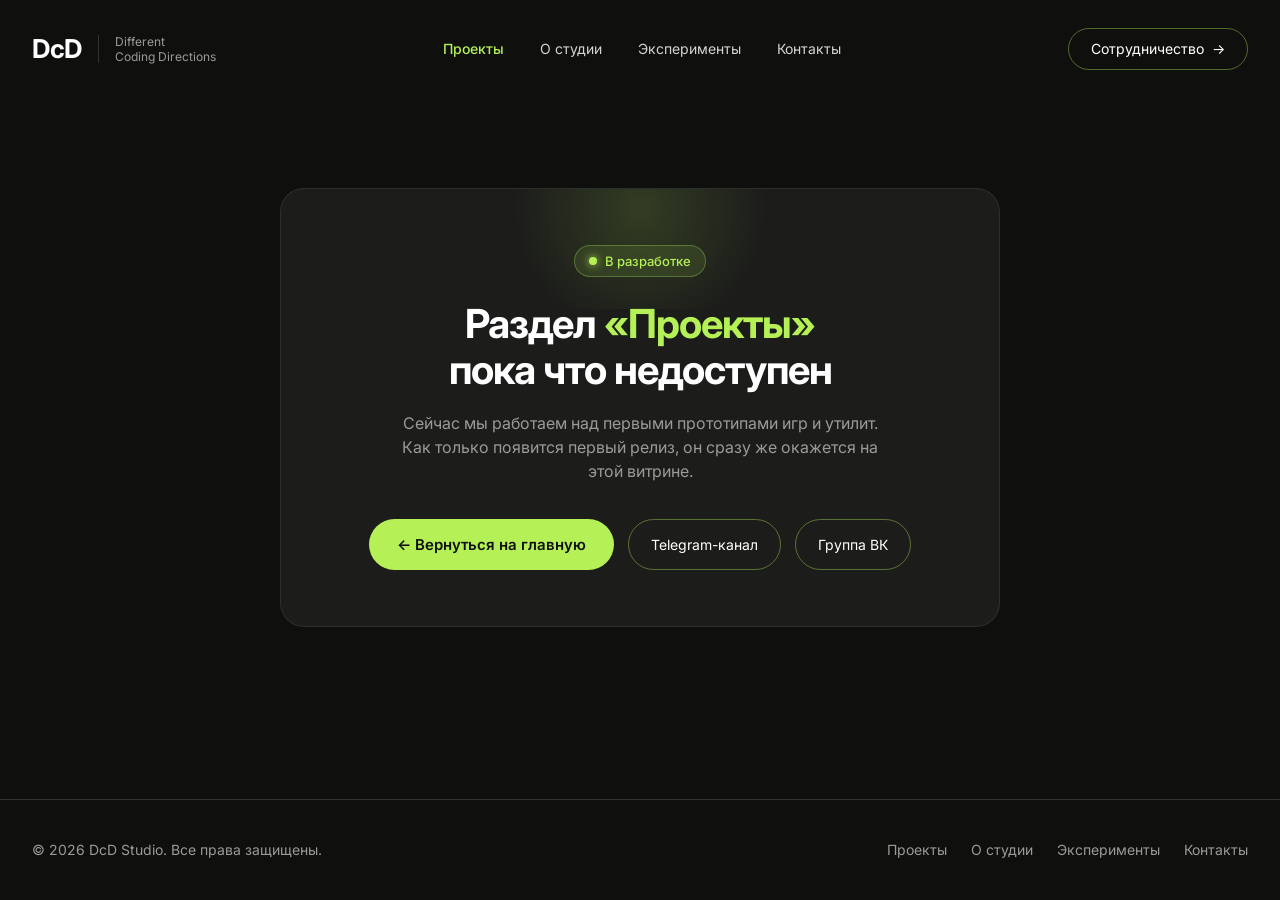
==== pages/about.html @ a6811c2c "Add files via upload" ====
<!DOCTYPE html>
<html lang="ru">
<head>
  <meta charset="UTF-8">
  <meta name="viewport" content="width=device-width, initial-scale=1.0">
  <title>Проекты — DcD Studio</title>
  <link rel="preconnect" href="https://fonts.googleapis.com">
  <link rel="preconnect" href="https://fonts.gstatic.com" crossorigin>
  <link href="https://fonts.googleapis.com/css2?family=Inter:wght@400;500;600;700&display=swap" rel="stylesheet">
  <link rel="stylesheet" href="../css/style.css">
</head>
<body>

  <div class="content-wrapper">
    <div class="container">
      <!-- ШАПКА -->
      <header class="header">
        <a href="../index.html" class="logo">
          <span class="logo-main">DcD</span>
          <span class="logo-divider"></span>
          <span class="logo-sub">Different<br>Coding Directions</span>
        </a>

        <nav class="nav">
          <a href="projects.html" class="nav-link active">Проекты</a>
          <a href="about.html" class="nav-link">О студии</a>
          <a href="experiments.html" class="nav-link">Эксперименты</a>
          <a href="contacts.html" class="nav-link">Контакты</a>
        </nav>

        <div class="header-actions">
          <a href="contacts.html" class="btn-outline desktop-only">
            Сотрудничество <span>→</span>
          </a>

          <button class="burger-btn" id="burgerBtn" aria-label="Открыть меню">
            <span></span>
            <span></span>
            <span></span>
          </button>
        </div>
      </header>

      <!-- МОБИЛЬНОЕ МЕНЮ -->
      <div class="mobile-menu" id="mobileMenu">
        <nav class="mobile-nav">
          <a href="projects.html" class="mobile-link">Проекты</a>
          <a href="about.html" class="mobile-link">О студии</a>
          <a href="experiments.html" class="mobile-link">Эксперименты</a>
          <a href="contacts.html" class="mobile-link">Контакты</a>
          <a href="../index.html" class="btn-lime mobile-cta">
            На главную <span>→</span>
          </a>
        </nav>
      </div>

      <!-- ОСНОВНОЙ КОНТЕНТ (ЗАГЛУШКА) -->
      <main class="stub-section">
        <div class="stub-card">
          <div class="stub-badge">
            <span class="pulse-dot"></span>
            В разработке
          </div>

          <h1 class="stub-title">
            Раздел <span class="text-lime">«Проекты»</span><br>
            пока что недоступен
          </h1>

          <p class="stub-desc">
            Сейчас мы работаем над первыми прототипами игр и утилит. 
            Как только появится первый релиз, он сразу же окажется на этой витрине.
          </p>

          <div class="stub-actions">
            <a href="../index.html" class="btn-lime">
              ← Вернуться на главную
            </a>
            <a href="#" class="btn-outline" target="_blank">
              Telegram-канал
            </a>
            <a href="#" class="btn-outline" target="_blank">
              Группа ВК
            </a>
          </div>
        </div>
      </main>
    </div>
  </div>

  <!-- ФУТЕР -->
  <footer class="footer">
    <div class="container footer-content">
      <p class="footer-copy">© 2026 DcD Studio. Все права защищены.</p>
      <div class="footer-links">
        <a href="projects.html" class="footer-link">Проекты</a>
        <a href="about.html" class="footer-link">О студии</a>
        <a href="experiments.html" class="footer-link">Эксперименты</a>
        <a href="contacts.html" class="footer-link">Контакты</a>
      </div>
    </div>
  </footer>

  <script src="../js/main.js"></script>
</body>
</html>
---- css/style.css ----
/* Базовые настройки и палитра */
:root {
  --bg-dark: #0f100e;
  --card-bg: #1c1d1a;
  --text-main: #ffffff;
  --text-muted: #9a9b98;
  --accent-lime: #b4f056;
  --accent-lime-hover: #c5f874;
  --border-color: rgba(255, 255, 255, 0.15);
}

* {
  margin: 0;
  padding: 0;
  box-sizing: border-box;
}

html {
  scroll-behavior: smooth;
}

body {
  background-color: var(--bg-dark);
  color: var(--text-main);
  font-family: 'Inter', sans-serif;
  line-height: 1.4;
  overflow-x: hidden;
  display: flex;
  flex-direction: column;
  min-height: 100vh;
}

a {
  text-decoration: none;
  color: inherit;
}

.container {
  max-width: 1280px;
  margin: 0 auto;
  padding: 0 32px;
  width: 100%;
}

/* Растягиваем контент, чтобы футер прижимался к низу страницы */
.content-wrapper {
  flex: 1;
}

/* --- ШАПКА --- */
.header {
  display: flex;
  align-items: center;
  justify-content: space-between;
  padding: 28px 0;
}

.logo {
  display: flex;
  align-items: center;
  gap: 16px;
}

.logo-main {
  font-size: 26px;
  font-weight: 700;
  letter-spacing: -0.5px;
}

.logo-divider {
  width: 1px;
  height: 28px;
  background-color: var(--border-color);
}

.logo-sub {
  font-size: 12px;
  color: var(--text-muted);
  line-height: 1.25;
}

.nav {
  display: flex;
  gap: 36px;
}

.nav-link {
  font-size: 14px;
  color: #d4d5d2;
  transition: color 0.2s;
}

.nav-link:hover,
.nav-link.active {
  color: var(--accent-lime);
}

.nav-link.active {
  font-weight: 500;
}

.header-actions {
  display: flex;
  align-items: center;
  gap: 16px;
}

.btn-outline {
  display: inline-flex;
  align-items: center;
  gap: 8px;
  padding: 10px 22px;
  border: 1px solid rgba(180, 240, 86, 0.4);
  border-radius: 999px;
  font-size: 14px;
  transition: all 0.25s;
}

.btn-outline:hover {
  border-color: var(--accent-lime);
  background-color: rgba(180, 240, 86, 0.08);
}

/* --- ЭЛЕМЕНТЫ МОБИЛЬНОГО МЕНЮ (скрыты на ПК) --- */
.burger-btn {
  display: none;
  flex-direction: column;
  justify-content: center;
  gap: 5px;
  width: 40px;
  height: 40px;
  background: transparent;
  border: 1px solid var(--border-color);
  border-radius: 10px;
  cursor: pointer;
  padding: 0 9px;
  z-index: 1001;
}

.burger-btn span {
  display: block;
  width: 100%;
  height: 2px;
  background-color: var(--text-main);
  transition: transform 0.3s, opacity 0.3s;
}

.burger-btn.active span:nth-child(1) {
  transform: translateY(7px) rotate(45deg);
}
.burger-btn.active span:nth-child(2) {
  opacity: 0;
}
.burger-btn.active span:nth-child(3) {
  transform: translateY(-7px) rotate(-45deg);
}

.mobile-menu {
  position: fixed;
  inset: 0;
  background-color: rgba(15, 16, 14, 0.97);
  backdrop-filter: blur(12px);
  z-index: 1000;
  display: flex;
  align-items: center;
  justify-content: center;
  opacity: 0;
  pointer-events: none;
  transition: opacity 0.3s ease;
}

.mobile-menu.open {
  opacity: 1;
  pointer-events: auto;
}

.mobile-nav {
  display: flex;
  flex-direction: column;
  align-items: center;
  gap: 28px;
  text-align: center;
}

.mobile-link {
  font-size: 26px;
  font-weight: 600;
  color: var(--text-main);
  transition: color 0.2s;
}

.mobile-link:hover {
  color: var(--accent-lime);
}

.mobile-cta {
  margin-top: 12px;
}

/* --- ПЕРВЫЙ ЭКРАН (HERO) --- */
.hero {
  display: grid;
  grid-template-columns: 1.1fr 0.9fr;
  align-items: center;
  gap: 40px;
  padding: 50px 0 70px;
}

.accent-line {
  width: 28px;
  height: 2px;
  background-color: var(--accent-lime);
  margin-bottom: 18px;
}

.hero-title {
  font-size: 64px;
  font-weight: 700;
  line-height: 1.05;
  letter-spacing: -1.5px;
  margin-bottom: 24px;
}

.text-lime {
  color: var(--accent-lime);
}

.hero-desc {
  font-size: 18px;
  color: var(--text-muted);
  max-width: 440px;
  margin-bottom: 36px;
}

.btn-lime {
  display: inline-flex;
  align-items: center;
  gap: 10px;
  background-color: var(--accent-lime);
  color: #0f100e;
  font-weight: 600;
  font-size: 15px;
  padding: 15px 28px;
  border-radius: 999px;
  transition: transform 0.2s, background-color 0.2s;
}

.btn-lime:hover {
  background-color: var(--accent-lime-hover);
  transform: translateY(-2px);
}

.hero-visual {
  display: flex;
  justify-content: center;
  align-items: center;
  position: relative;
}

.hero-visual::before {
  content: '';
  position: absolute;
  width: 340px;
  height: 340px;
  background: radial-gradient(circle, rgba(180, 240, 86, 0.22) 0%, rgba(15, 16, 14, 0) 70%);
  z-index: 0;
  pointer-events: none;
}

.hero-img {
  max-width: 100%;
  height: auto;
  max-height: 440px;
  position: relative;
  z-index: 1;
  object-fit: contain;
}

/* --- НАПРАВЛЕНИЯ --- */
.directions {
  padding-bottom: 80px;
}

.directions-header {
  display: flex;
  justify-content: space-between;
  align-items: flex-end;
  margin-bottom: 28px;
}

.section-title {
  font-size: 24px;
  font-weight: 600;
  line-height: 1.2;
}

.slider-controls {
  display: flex;
  align-items: center;
  gap: 20px;
}

.slider-counter {
  font-size: 13px;
  color: var(--text-muted);
  letter-spacing: 1px;
}

.slider-arrows {
  display: flex;
  gap: 10px;
}

.arrow-btn {
  width: 38px;
  height: 38px;
  border-radius: 50%;
  border: 1px solid var(--border-color);
  background: transparent;
  color: var(--text-main);
  cursor: pointer;
  display: flex;
  align-items: center;
  justify-content: center;
  transition: all 0.2s;
}

.arrow-btn:hover {
  border-color: var(--accent-lime);
  color: var(--accent-lime);
}

/* Сетка карточек */
.cards-grid {
  display: grid;
  grid-template-columns: repeat(4, 1fr);
  gap: 20px;
}

.card {
  position: relative;
  height: 220px;
  border-radius: 16px;
  overflow: hidden;
  background-color: var(--card-bg);
  border: 1px solid rgba(255, 255, 255, 0.06);
  display: flex;
  flex-direction: column;
  justify-content: flex-end;
  padding: 24px;
  transition: transform 0.3s, border-color 0.3s;
}

.card:hover {
  transform: translateY(-4px);
  border-color: rgba(180, 240, 86, 0.4);
}

.card-bg {
  position: absolute;
  inset: 0;
  width: 100%;
  height: 100%;
  object-fit: cover;
  opacity: 0.45;
  transition: transform 0.4s, opacity 0.4s;
}

.card:hover .card-bg {
  transform: scale(1.05);
  opacity: 0.6;
}

.card-overlay {
  position: absolute;
  inset: 0;
  background: linear-gradient(180deg, rgba(15, 16, 14, 0.2) 0%, rgba(15, 16, 14, 0.92) 100%);
}

.card-content {
  position: relative;
  z-index: 2;
}

.card-icon {
  color: #ffffff;
  margin-bottom: 14px;
}

.card-title {
  font-size: 17px;
  font-weight: 600;
  margin-bottom: 6px;
}

.card-text {
  font-size: 13px;
  color: var(--text-muted);
  line-height: 1.35;
}

/* --- СТИЛИ ДЛЯ СТРАНИЦ-ЗАГЛУШЕК --- */
.stub-section {
  min-height: calc(100vh - 280px);
  display: flex;
  align-items: center;
  justify-content: center;
  padding: 40px 0;
}

.stub-card {
  width: 100%;
  max-width: 720px;
  background-color: var(--card-bg);
  border: 1px solid rgba(255, 255, 255, 0.08);
  border-radius: 24px;
  padding: 56px 48px;
  text-align: center;
  position: relative;
  overflow: hidden;
}

.stub-card::before {
  content: '';
  position: absolute;
  top: -80px;
  left: 50%;
  transform: translateX(-50%);
  width: 300px;
  height: 200px;
  background: radial-gradient(circle, rgba(180, 240, 86, 0.15) 0%, rgba(28, 29, 26, 0) 70%);
  pointer-events: none;
}

.stub-badge {
  display: inline-flex;
  align-items: center;
  gap: 8px;
  padding: 6px 14px;
  background-color: rgba(180, 240, 86, 0.1);
  border: 1px solid rgba(180, 240, 86, 0.3);
  border-radius: 999px;
  color: var(--accent-lime);
  font-size: 13px;
  font-weight: 500;
  margin-bottom: 24px;
}

.pulse-dot {
  width: 8px;
  height: 8px;
  border-radius: 50%;
  background-color: var(--accent-lime);
  box-shadow: 0 0 8px var(--accent-lime);
}

.stub-title {
  font-size: 40px;
  font-weight: 700;
  line-height: 1.15;
  letter-spacing: -1px;
  margin-bottom: 18px;
}

.stub-desc {
  font-size: 16px;
  color: var(--text-muted);
  max-width: 500px;
  margin: 0 auto 36px;
  line-height: 1.5;
}

.stub-actions {
  display: flex;
  flex-wrap: wrap;
  justify-content: center;
  gap: 14px;
}

/* --- ФУТЕР --- */
.footer {
  border-top: 1px solid var(--border-color);
  padding: 40px 0;
  margin-top: 60px;
}

.footer-content {
  display: flex;
  justify-content: space-between;
  align-items: center;
  flex-wrap: wrap;
  gap: 20px;
}

.footer-copy {
  font-size: 14px;
  color: var(--text-muted);
}

.footer-links {
  display: flex;
  gap: 24px;
}

.footer-link {
  font-size: 14px;
  color: var(--text-muted);
  transition: color 0.2s;
}

.footer-link:hover {
  color: var(--accent-lime);
}

/* --- АДАПТИВ ПОД ПЛАНШЕТЫ (до 1024px) --- */
@media (max-width: 1024px) {
  .hero {
    grid-template-columns: 1fr;
    text-align: left;
  }
  .hero-title {
    font-size: 48px;
  }
  .cards-grid {
    grid-template-columns: repeat(2, 1fr);
  }
}

/* --- АДАПТИВ ПОД ТЕЛЕФОНЫ (до 768px) --- */
@media (max-width: 768px) {
  .container {
    padding: 0 20px;
  }

  .header {
    padding: 20px 0;
  }

  .nav,
  .desktop-only,
  .logo-divider,
  .logo-sub {
    display: none;
  }

  .burger-btn {
    display: flex;
  }

  .hero {
    padding: 24px 0 48px;
    gap: 28px;
  }

  .hero-title {
    font-size: 36px;
    letter-spacing: -1px;
    margin-bottom: 16px;
  }

  .hero-desc {
    font-size: 15px;
    margin-bottom: 24px;
  }

  .btn-lime {
    width: 100%;
    justify-content: center;
  }

  .hero-visual {
    order: -1;
  }

  .hero-img {
    max-height: 240px;
  }

  .hero-visual::before {
    width: 200px;
    height: 200px;
  }

  .directions {
    padding-bottom: 48px;
  }

  .slider-controls {
    display: none;
  }

  .cards-grid {
    grid-template-columns: 1fr;
    gap: 14px;
  }

  .card {
    height: 170px;
    padding: 20px;
  }

  /* Заглушка на телефонах */
  .stub-card {
    padding: 36px 24px;
  }

  .stub-title {
    font-size: 28px;
  }

  .stub-actions {
    flex-direction: column;
  }

  .stub-actions .btn-lime,
  .stub-actions .btn-outline {
    width: 100%;
    justify-content: center;
  }

  /* Футер на телефонах */
  .footer {
    padding: 30px 0;
    margin-top: 40px;
  }
  
  .footer-content {
    flex-direction: column;
    text-align: center;
    gap: 16px;
  }

  .footer-links {
    flex-direction: column;
    align-items: center;
    gap: 12px;
  }

  .footer-link {
    font-size: 15px;
  }
}
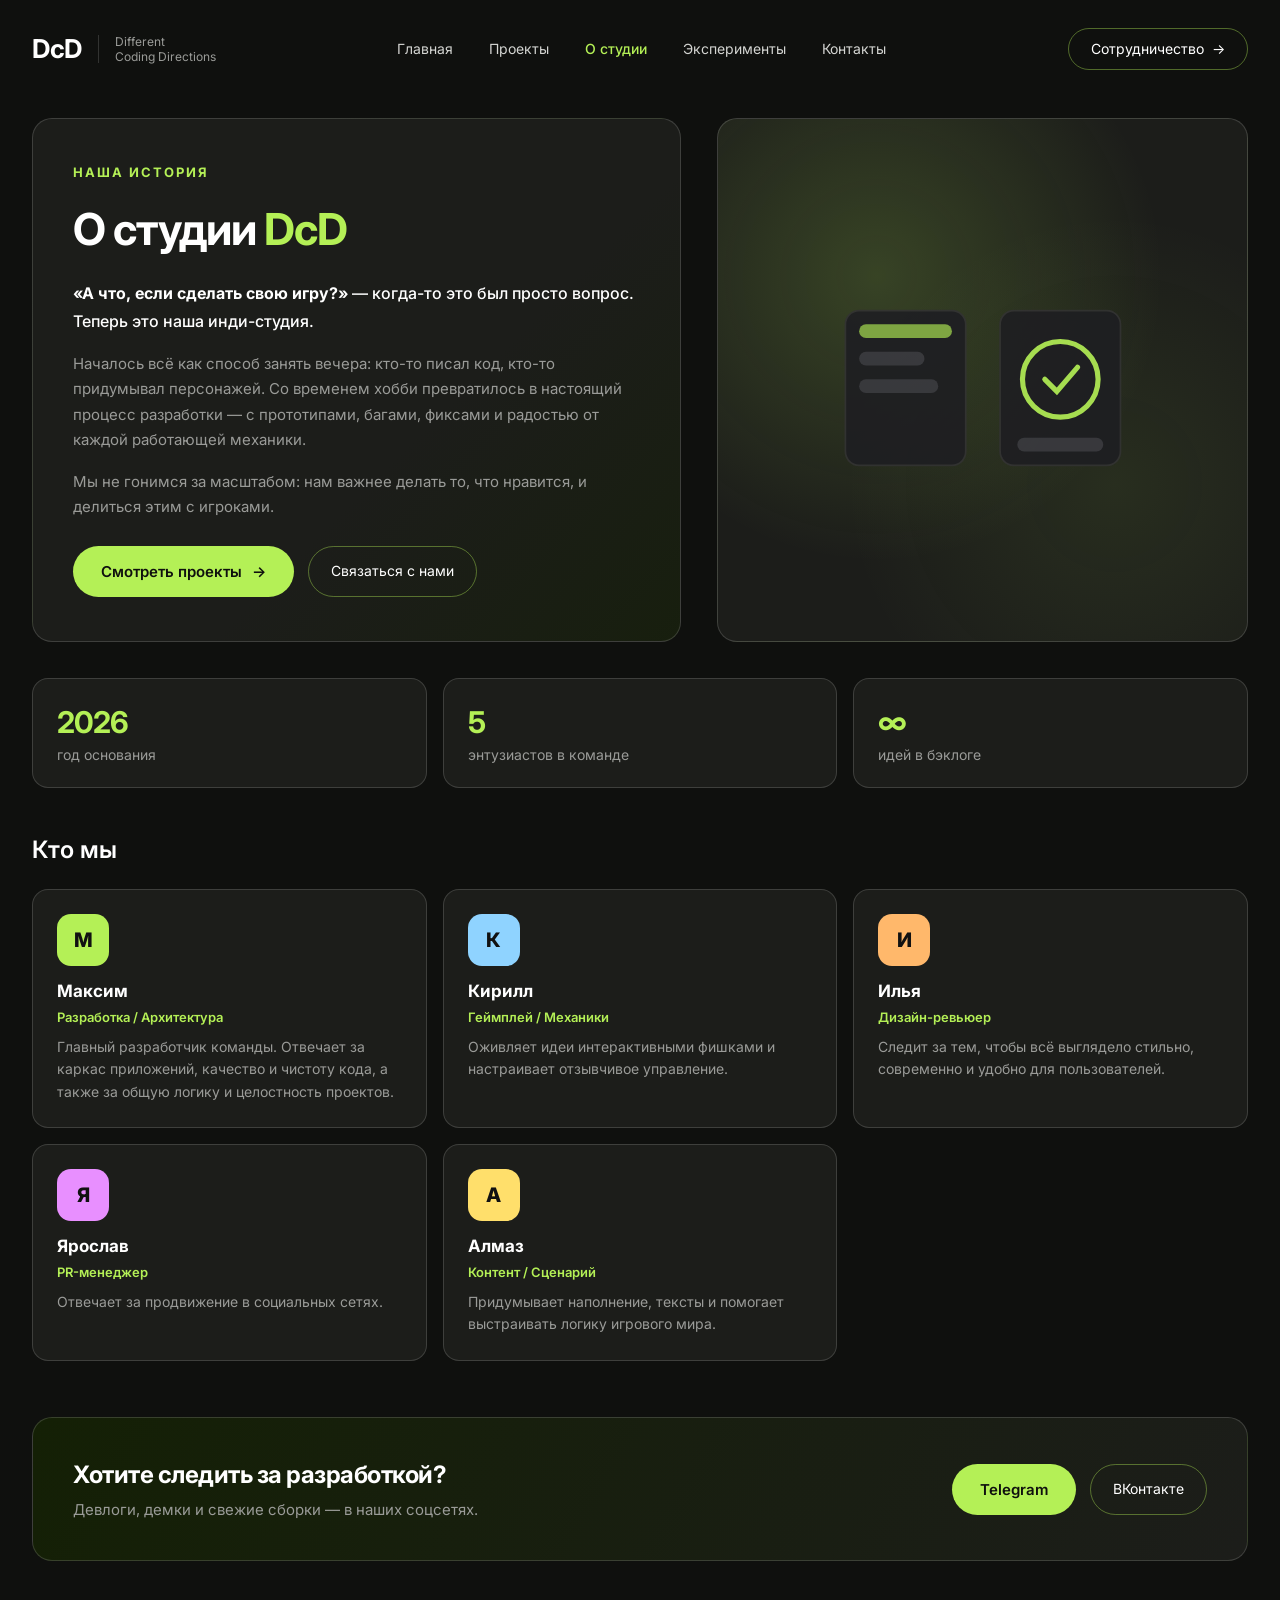
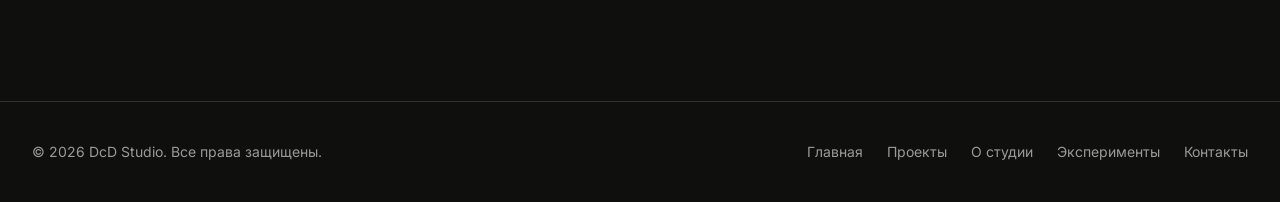
==== commit 63f5a3ea: "Add files via upload" ====
--- a/pages/about.html
+++ b/pages/about.html
@@ -3,7 +3,7 @@
 <head>
   <meta charset="UTF-8">
   <meta name="viewport" content="width=device-width, initial-scale=1.0">
-  <title>Проекты — DcD Studio</title>
+  <title>О студии — DcD Studio</title>
   <link rel="preconnect" href="https://fonts.googleapis.com">
   <link rel="preconnect" href="https://fonts.gstatic.com" crossorigin>
   <link href="https://fonts.googleapis.com/css2?family=Inter:wght@400;500;600;700&display=swap" rel="stylesheet">
@@ -22,8 +22,9 @@
         </a>
 
         <nav class="nav">
-          <a href="projects.html" class="nav-link active">Проекты</a>
-          <a href="about.html" class="nav-link">О студии</a>
+          <a href="../index.html" class="nav-link">Главная</a>
+          <a href="projects.html" class="nav-link">Проекты</a>
+          <a href="about.html" class="nav-link active">О студии</a>
           <a href="experiments.html" class="nav-link">Эксперименты</a>
           <a href="contacts.html" class="nav-link">Контакты</a>
         </nav>
@@ -32,7 +33,6 @@
           <a href="contacts.html" class="btn-outline desktop-only">
             Сотрудничество <span>→</span>
           </a>
-
           <button class="burger-btn" id="burgerBtn" aria-label="Открыть меню">
             <span></span>
             <span></span>
@@ -44,46 +44,114 @@
       <!-- МОБИЛЬНОЕ МЕНЮ -->
       <div class="mobile-menu" id="mobileMenu">
         <nav class="mobile-nav">
+          <a href="../index.html" class="mobile-link">Главная</a>
           <a href="projects.html" class="mobile-link">Проекты</a>
           <a href="about.html" class="mobile-link">О студии</a>
           <a href="experiments.html" class="mobile-link">Эксперименты</a>
           <a href="contacts.html" class="mobile-link">Контакты</a>
-          <a href="../index.html" class="btn-lime mobile-cta">
-            На главную <span>→</span>
+          <a href="contacts.html" class="btn-lime mobile-cta">
+            Сотрудничество <span>→</span>
           </a>
         </nav>
       </div>
 
-      <!-- ОСНОВНОЙ КОНТЕНТ (ЗАГЛУШКА) -->
-      <main class="stub-section">
-        <div class="stub-card">
-          <div class="stub-badge">
-            <span class="pulse-dot"></span>
-            В разработке
+      <!-- ОСНОВНОЙ КОНТЕНТ СТРАНИЦЫ «О СТУДИИ» -->
+      <main class="about-page-content">
+        
+        <!-- Герой-секция -->
+        <section class="about-hero">
+          <div class="about-hero-card">
+            <div class="about-kicker">Наша история</div>
+            <h1 class="about-main-title">О студии <span class="text-lime">DcD</span></h1>
+            <p class="about-lead"><b>«А что, если сделать свою игру?»</b> — когда-то это был просто вопрос. Теперь это наша инди-студия.</p>
+            <p class="about-p">Началось всё как способ занять вечера: кто-то писал код, кто-то придумывал персонажей. Со временем хобби превратилось в настоящий процесс разработки — с прототипами, багами, фиксами и радостью от каждой работающей механики.</p>
+            <p class="about-p">Мы не гонимся за масштабом: нам важнее делать то, что нравится, и делиться этим с игроками.</p>
+            
+            <div class="about-hero-cta">
+              <a href="projects.html" class="btn-lime">Смотреть проекты <span>→</span></a>
+              <a href="contacts.html" class="btn-outline">Связаться с нами</a>
+            </div>
           </div>
 
-          <h1 class="stub-title">
-            Раздел <span class="text-lime">«Проекты»</span><br>
-            пока что недоступен
-          </h1>
+          <div class="about-hero-art">
+            <svg viewBox="0 0 200 140" fill="none" xmlns="http://www.w3.org/2000/svg" opacity="0.9">
+              <rect x="20" y="30" width="70" height="90" rx="8" fill="#1e1e22" stroke="#333"/>
+              <rect x="110" y="30" width="70" height="90" rx="8" fill="#1e1e22" stroke="#333"/>
+              <rect x="28" y="38" width="54" height="8" rx="4" fill="#b4f056" opacity=".7"/>
+              <rect x="28" y="54" width="38" height="8" rx="4" fill="#3a3a40"/>
+              <rect x="28" y="70" width="46" height="8" rx="4" fill="#3a3a40"/>
+              <circle cx="145" cy="70" r="22" stroke="#b4f056" stroke-width="3"/>
+              <path d="M136 70l7 7 12-14" stroke="#b4f056" stroke-width="3" fill="none" stroke-linecap="round"/>
+              <rect x="120" y="104" width="50" height="8" rx="4" fill="#3a3a40"/>
+            </svg>
+          </div>
+        </section>
 
-          <p class="stub-desc">
-            Сейчас мы работаем над первыми прототипами игр и утилит. 
-            Как только появится первый релиз, он сразу же окажется на этой витрине.
-          </p>
+        <!-- Факты (3 блока) -->
+        <section class="about-facts-grid">
+          <div class="about-fact-card">
+            <b>2026</b>
+            <span>год основания</span>
+          </div>
+          <div class="about-fact-card">
+            <b>5</b>
+            <span>энтузиастов в команде</span>
+          </div>
+          <div class="about-fact-card">
+            <b>∞</b>
+            <span>идей в бэклоге</span>
+          </div>
+        </section>
 
-          <div class="stub-actions">
-            <a href="../index.html" class="btn-lime">
-              ← Вернуться на главную
-            </a>
-            <a href="#" class="btn-outline" target="_blank">
-              Telegram-канал
-            </a>
-            <a href="#" class="btn-outline" target="_blank">
-              Группа ВК
-            </a>
+        <!-- Команда (5 участников) -->
+        <section class="team-section">
+          <h2 class="section-title team-section-title">Кто мы</h2>
+          <div class="team-grid-5">
+            <div class="team-member-card">
+              <div class="member-avatar">М</div>
+              <b>Максим</b>
+              <div class="member-role">Разработка / Архитектура</div>
+              <p>Главный разработчик команды. Отвечает за каркас приложений, качество и чистоту кода, а также за общую логику и целостность проектов.</p>
+            </div>
+            <div class="team-member-card">
+              <div class="member-avatar">К</div>
+              <b>Кирилл</b>
+              <div class="member-role">Геймплей / Механики</div>
+              <p>Оживляет идеи интерактивными фишками и настраивает отзывчивое управление.</p>
+            </div>
+            <div class="team-member-card">
+              <div class="member-avatar">И</div>
+              <b>Илья</b>
+              <div class="member-role">Дизайн-ревьюер</div>
+              <p>Следит за тем, чтобы всё выглядело стильно, современно и удобно для пользователей.</p>
+            </div>
+            <div class="team-member-card">
+              <div class="member-avatar">Я</div>
+              <b>Ярослав</b>
+              <div class="member-role">PR-менеджер</div>
+              <p>Отвечает за продвижение в социальных сетях.</p>
+            </div>
+            <div class="team-member-card">
+              <div class="member-avatar">А</div>
+              <b>Алмаз</b>
+              <div class="member-role">Контент / Сценарий</div>
+              <p>Придумывает наполнение, тексты и помогает выстраивать логику игрового мира.</p>
+            </div>
           </div>
-        </div>
+        </section>
+
+        <!-- Блок призыва в соцсети -->
+        <section class="about-join-banner">
+          <div class="about-join-text">
+            <h2>Хотите следить за разработкой?</h2>
+            <p>Девлоги, демки и свежие сборки — в наших соцсетях.</p>
+          </div>
+          <div class="about-join-actions">
+            <a href="#" class="btn-lime" target="_blank">Telegram</a>
+            <a href="#" class="btn-outline" target="_blank">ВКонтакте</a>
+          </div>
+        </section>
+
       </main>
     </div>
   </div>
@@ -93,6 +161,7 @@
     <div class="container footer-content">
       <p class="footer-copy">© 2026 DcD Studio. Все права защищены.</p>
       <div class="footer-links">
+        <a href="../index.html" class="footer-link">Главная</a>
         <a href="projects.html" class="footer-link">Проекты</a>
         <a href="about.html" class="footer-link">О студии</a>
         <a href="experiments.html" class="footer-link">Эксперименты</a>
--- a/css/style.css
+++ b/css/style.css
@@ -267,6 +267,7 @@
   pointer-events: none;
 }
 
+/* Анимированный куб: парение + неоновое свечение при наведении */
 .hero-img {
   max-width: 100%;
   height: auto;
@@ -274,6 +275,23 @@
   position: relative;
   z-index: 1;
   object-fit: contain;
+  cursor: pointer;
+  animation: floatCube 5s ease-in-out infinite;
+  filter: drop-shadow(0 0 12px rgba(180, 240, 86, 0.15));
+  transition: filter 0.4s ease, transform 0.4s ease;
+}
+
+.hero-img:hover {
+  filter: drop-shadow(0 0 28px rgba(180, 240, 86, 0.65)) brightness(1.1);
+}
+
+@keyframes floatCube {
+  0%, 100% {
+    transform: translateY(0px);
+  }
+  50% {
+    transform: translateY(-16px);
+  }
 }
 
 /* --- НАПРАВЛЕНИЯ --- */
@@ -330,7 +348,6 @@
   color: var(--accent-lime);
 }
 
-/* Сетка карточек */
 .cards-grid {
   display: grid;
   grid-template-columns: repeat(4, 1fr);
@@ -397,6 +414,354 @@
   font-size: 13px;
   color: var(--text-muted);
   line-height: 1.35;
+}
+
+/* --- СТИЛИ СТРАНИЦЫ ПРОЕКТОВ И КАРТОЧЕК --- */
+.projects-section {
+  padding: 40px 0 80px;
+}
+
+.projects-header {
+  display: flex;
+  justify-content: space-between;
+  align-items: flex-end;
+  margin-bottom: 40px;
+  gap: 20px;
+  flex-wrap: wrap;
+}
+
+.projects-subtitle {
+  color: var(--text-muted);
+  max-width: 400px;
+  font-size: 15px;
+}
+
+.projects-grid {
+  display: grid;
+  grid-template-columns: repeat(2, 1fr);
+  gap: 30px;
+}
+
+.project-card {
+  background-color: var(--card-bg);
+  border: 1px solid rgba(255, 255, 255, 0.08);
+  border-radius: 20px;
+  overflow: hidden;
+  cursor: pointer;
+  transition: transform 0.3s ease, border-color 0.3s ease;
+  display: flex;
+  flex-direction: column;
+}
+
+.project-card:hover {
+  transform: translateY(-6px);
+  border-color: rgba(180, 240, 86, 0.4);
+}
+
+.project-img-wrap {
+  position: relative;
+  height: 240px;
+  overflow: hidden;
+}
+
+.project-img {
+  width: 100%;
+  height: 100%;
+  object-fit: cover;
+  transition: transform 0.4s ease;
+}
+
+.project-card:hover .project-img {
+  transform: scale(1.04);
+}
+
+.project-badge {
+  position: absolute;
+  top: 16px;
+  left: 16px;
+  display: inline-flex;
+  align-items: center;
+  gap: 8px;
+  background-color: rgba(15, 16, 14, 0.8);
+  backdrop-filter: blur(8px);
+  padding: 6px 14px;
+  border-radius: 999px;
+  font-size: 13px;
+  font-weight: 500;
+  color: var(--accent-lime);
+  border: 1px solid rgba(180, 240, 86, 0.2);
+}
+
+.project-info {
+  padding: 30px;
+  display: flex;
+  flex-direction: column;
+  flex: 1;
+}
+
+.project-tag {
+  font-size: 13px;
+  color: var(--accent-lime);
+  font-weight: 500;
+  margin-bottom: 10px;
+}
+
+.project-name {
+  font-size: 24px;
+  font-weight: 700;
+  margin-bottom: 12px;
+  letter-spacing: -0.5px;
+}
+
+.project-desc {
+  font-size: 15px;
+  color: var(--text-muted);
+  line-height: 1.5;
+  margin-bottom: 24px;
+  flex: 1;
+}
+
+.project-link {
+  font-size: 14px;
+  font-weight: 600;
+  color: var(--text-main);
+  display: inline-flex;
+  align-items: center;
+  gap: 6px;
+  transition: color 0.2s;
+}
+
+.project-card:hover .project-link {
+  color: var(--accent-lime);
+}
+
+/* --- СТИЛИ ДЕТАЛЬНОЙ СТРАНИЦЫ ПРОЕКТА --- */
+.project-detail-section {
+  padding: 40px 0 80px;
+  max-width: 800px;
+}
+
+.back-link {
+  display: inline-block;
+  font-size: 14px;
+  color: var(--text-muted);
+  transition: color 0.2s;
+}
+
+.back-link:hover {
+  color: var(--accent-lime);
+}
+
+.project-detail-gallery {
+  display: grid;
+  grid-template-columns: repeat(2, 1fr);
+  gap: 20px;
+}
+
+.gallery-big-item {
+  border-radius: 16px;
+  overflow: hidden;
+  height: 240px;
+  border: 1px solid rgba(255, 255, 255, 0.08);
+}
+
+.gallery-big-item img {
+  width: 100%;
+  height: 100%;
+  object-fit: cover;
+}
+
+/* --- СТИЛИ ДЛЯ СТРАНИЦЫ «О СТУДИИ» --- */
+.about-page-content {
+  padding: 20px 0 60px;
+}
+
+.about-hero {
+  display: grid;
+  grid-template-columns: 1.1fr .9fr;
+  gap: 36px;
+  align-items: stretch;
+  margin-bottom: 36px;
+}
+
+.about-hero-card {
+  background: linear-gradient(135deg, var(--card-bg) 60%, #142005 130%);
+  border: 1px solid var(--border-color);
+  border-radius: 20px;
+  padding: 44px 40px;
+}
+
+.about-kicker {
+  color: var(--accent-lime);
+  font-size: 13px;
+  font-weight: 700;
+  letter-spacing: 2px;
+  text-transform: uppercase;
+  margin-bottom: 18px;
+}
+
+.about-main-title {
+  font-size: 44px;
+  letter-spacing: -1px;
+  margin-bottom: 20px;
+}
+
+.about-lead {
+  font-size: 16px;
+  color: var(--text-main);
+  line-height: 1.7;
+  margin-bottom: 16px;
+  font-weight: 500;
+}
+
+.about-p {
+  font-size: 15px;
+  color: var(--text-muted);
+  line-height: 1.7;
+  margin-bottom: 16px;
+}
+
+.about-hero-cta {
+  display: flex;
+  gap: 14px;
+  margin-top: 26px;
+  flex-wrap: wrap;
+}
+
+.about-hero-art {
+  border: 1px solid var(--border-color);
+  border-radius: 20px;
+  overflow: hidden;
+  background: radial-gradient(circle at 30% 30%, rgba(180, 240, 86, 0.18), transparent 55%),
+              radial-gradient(circle at 75% 70%, rgba(180, 240, 86, 0.08), transparent 50%),
+              var(--card-bg);
+  display: flex;
+  align-items: center;
+  justify-content: center;
+  min-height: 320px;
+}
+
+.about-hero-art svg {
+  width: 65%;
+  height: auto;
+}
+
+.about-facts-grid {
+  display: grid;
+  grid-template-columns: repeat(3, 1fr);
+  gap: 16px;
+  margin-bottom: 48px;
+}
+
+.about-fact-card {
+  background-color: var(--card-bg);
+  border: 1px solid var(--border-color);
+  border-radius: 16px;
+  padding: 22px 24px;
+}
+
+.about-fact-card b {
+  display: block;
+  font-size: 30px;
+  color: var(--accent-lime);
+  letter-spacing: -1px;
+}
+
+.about-fact-card span {
+  color: var(--text-muted);
+  font-size: 14px;
+}
+
+.team-section-title {
+  margin-bottom: 24px;
+}
+
+.team-grid-5 {
+  display: grid;
+  grid-template-columns: repeat(3, 1fr);
+  gap: 16px;
+  margin-bottom: 56px;
+}
+
+.team-member-card {
+  background-color: var(--card-bg);
+  border: 1px solid var(--border-color);
+  border-radius: 16px;
+  padding: 24px;
+  transition: transform 0.2s, border-color 0.2s;
+}
+
+.team-member-card:hover {
+  border-color: rgba(180, 240, 86, 0.4);
+  transform: translateY(-2px);
+}
+
+.member-avatar {
+  width: 52px;
+  height: 52px;
+  border-radius: 14px;
+  font-weight: 800;
+  font-size: 20px;
+  display: flex;
+  align-items: center;
+  justify-content: center;
+  margin-bottom: 14px;
+  color: #111;
+}
+
+/* Цвета аватарок команды через CSS */
+.team-member-card:nth-child(1) .member-avatar { background: #b4f056; }
+.team-member-card:nth-child(2) .member-avatar { background: #8fd3ff; }
+.team-member-card:nth-child(3) .member-avatar { background: #ffb86b; }
+.team-member-card:nth-child(4) .member-avatar { background: #e88fff; }
+.team-member-card:nth-child(5) .member-avatar { background: #ffdf6b; }
+
+.team-member-card b {
+  display: block;
+  font-size: 17px;
+  margin-bottom: 4px;
+}
+
+.member-role {
+  color: var(--accent-lime);
+  font-size: 13px;
+  font-weight: 600;
+  margin-bottom: 10px;
+}
+
+.team-member-card p {
+  color: var(--text-muted);
+  font-size: 14px;
+  line-height: 1.6;
+}
+
+.about-join-banner {
+  background: linear-gradient(120deg, #142005, var(--card-bg));
+  border: 1px solid var(--border-color);
+  border-radius: 20px;
+  padding: 40px;
+  display: flex;
+  align-items: center;
+  justify-content: space-between;
+  gap: 24px;
+  flex-wrap: wrap;
+  margin-bottom: 20px;
+}
+
+.about-join-text h2 {
+  font-size: 24px;
+  letter-spacing: -.5px;
+  margin-bottom: 8px;
+}
+
+.about-join-text p {
+  color: var(--text-muted);
+  font-size: 15px;
+}
+
+.about-join-actions {
+  display: flex;
+  gap: 14px;
 }
 
 /* --- СТИЛИ ДЛЯ СТРАНИЦ-ЗАГЛУШЕК --- */
@@ -599,6 +964,43 @@
     padding: 20px;
   }
 
+  .projects-grid,
+  .project-detail-gallery {
+    grid-template-columns: 1fr;
+  }
+
+  .about-hero {
+    grid-template-columns: 1fr;
+  }
+
+  .about-facts-grid {
+    grid-template-columns: 1fr;
+  }
+
+  .team-grid-5 {
+    grid-template-columns: 1fr;
+  }
+
+  .about-main-title {
+    font-size: 34px;
+  }
+
+  .about-join-banner {
+    flex-direction: column;
+    align-items: flex-start;
+  }
+
+  .about-join-actions {
+    width: 100%;
+    flex-direction: column;
+  }
+
+  .about-join-actions .btn-lime,
+  .about-join-actions .btn-outline {
+    width: 100%;
+    justify-content: center;
+  }
+
   /* Заглушка на телефонах */
   .stub-card {
     padding: 36px 24px;
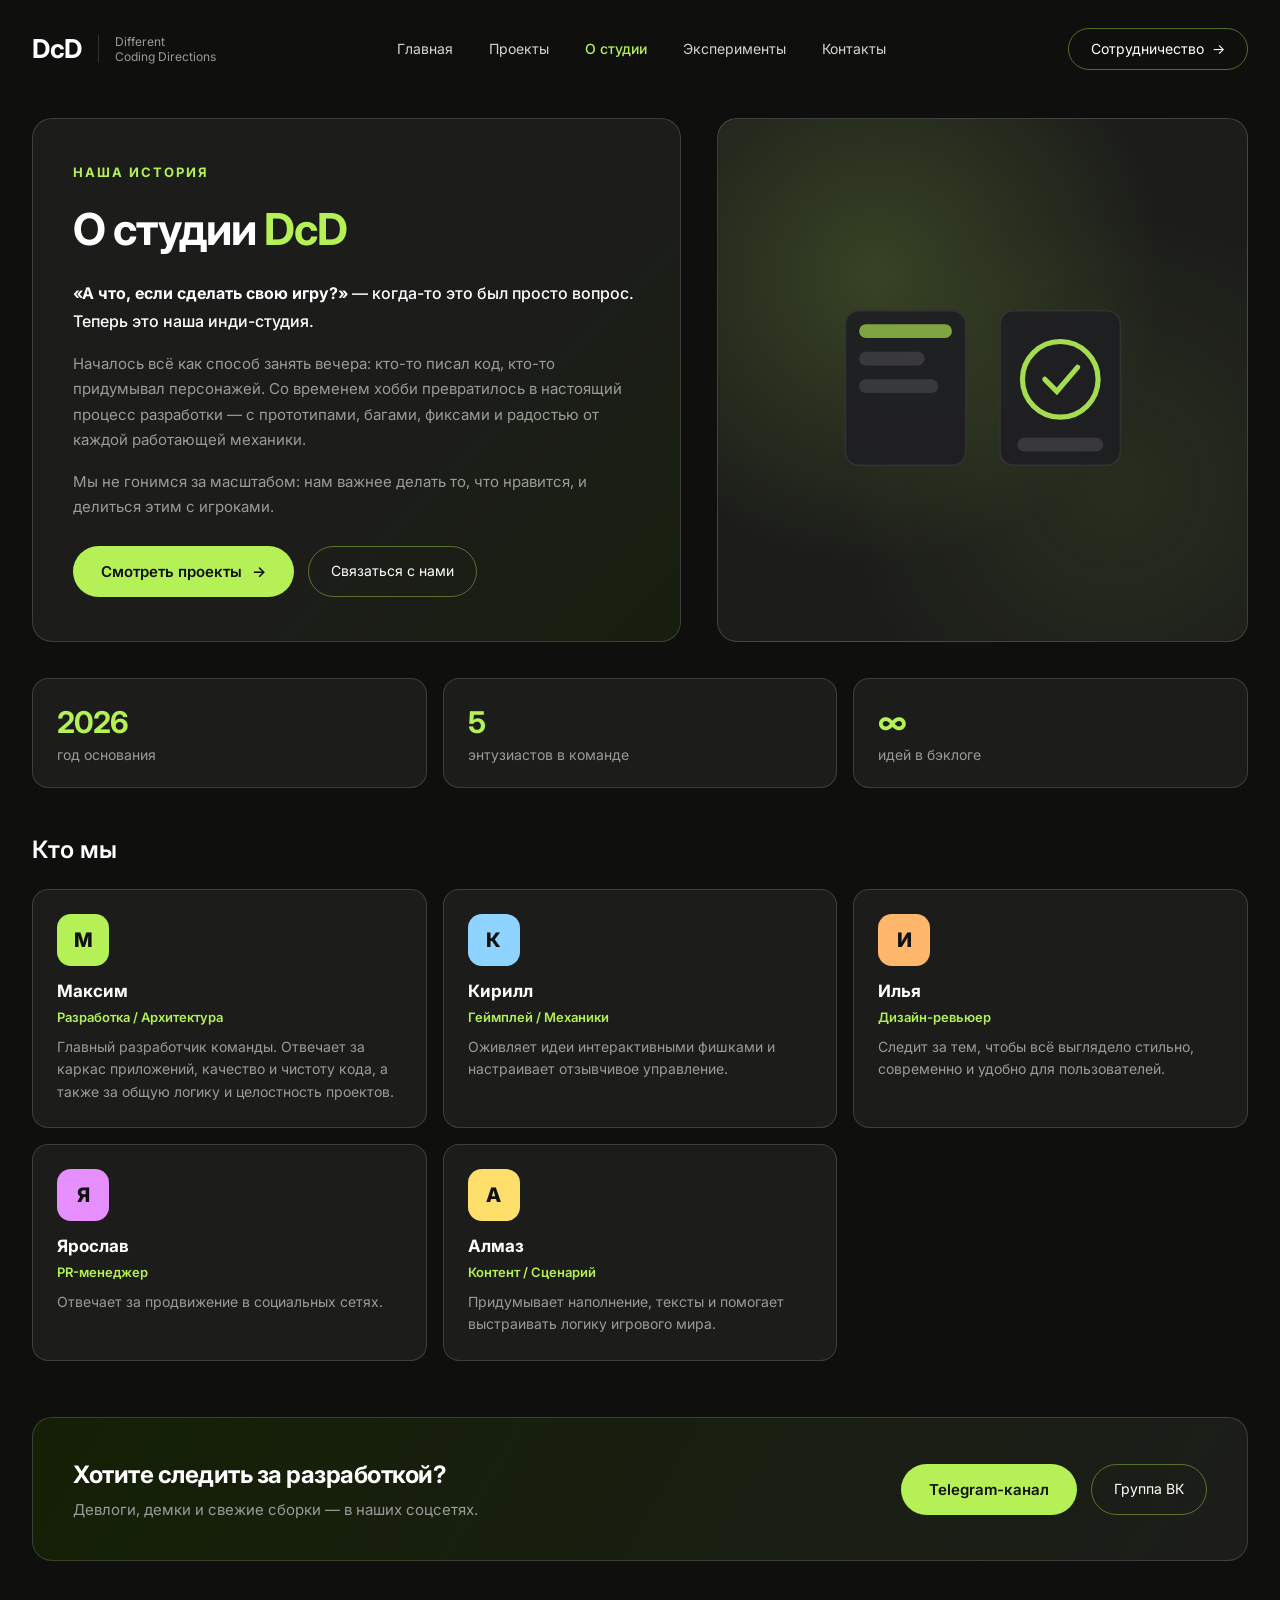
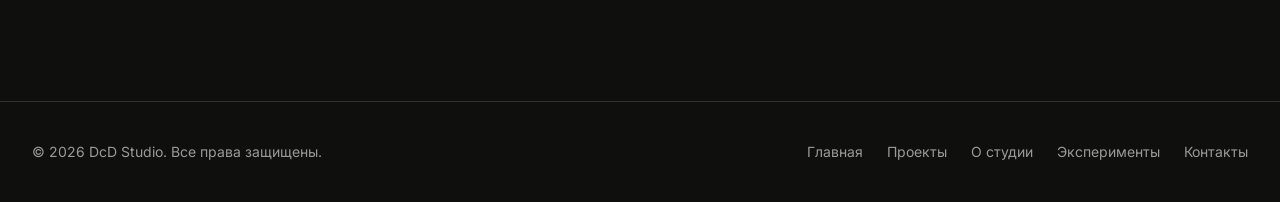
==== commit 5bfba466: "Add files via upload" ====
--- a/pages/about.html
+++ b/pages/about.html
@@ -147,8 +147,8 @@
             <p>Девлоги, демки и свежие сборки — в наших соцсетях.</p>
           </div>
           <div class="about-join-actions">
-            <a href="#" class="btn-lime" target="_blank">Telegram</a>
-            <a href="#" class="btn-outline" target="_blank">ВКонтакте</a>
+            <a href="https://t.me/Dcd_S_tudio" class="btn-lime" target="_blank">Telegram-канал</a>
+            <a href="https://vk.ru/DsDstudio" class="btn-outline" target="_blank">Группа ВК</a>
           </div>
         </section>
 
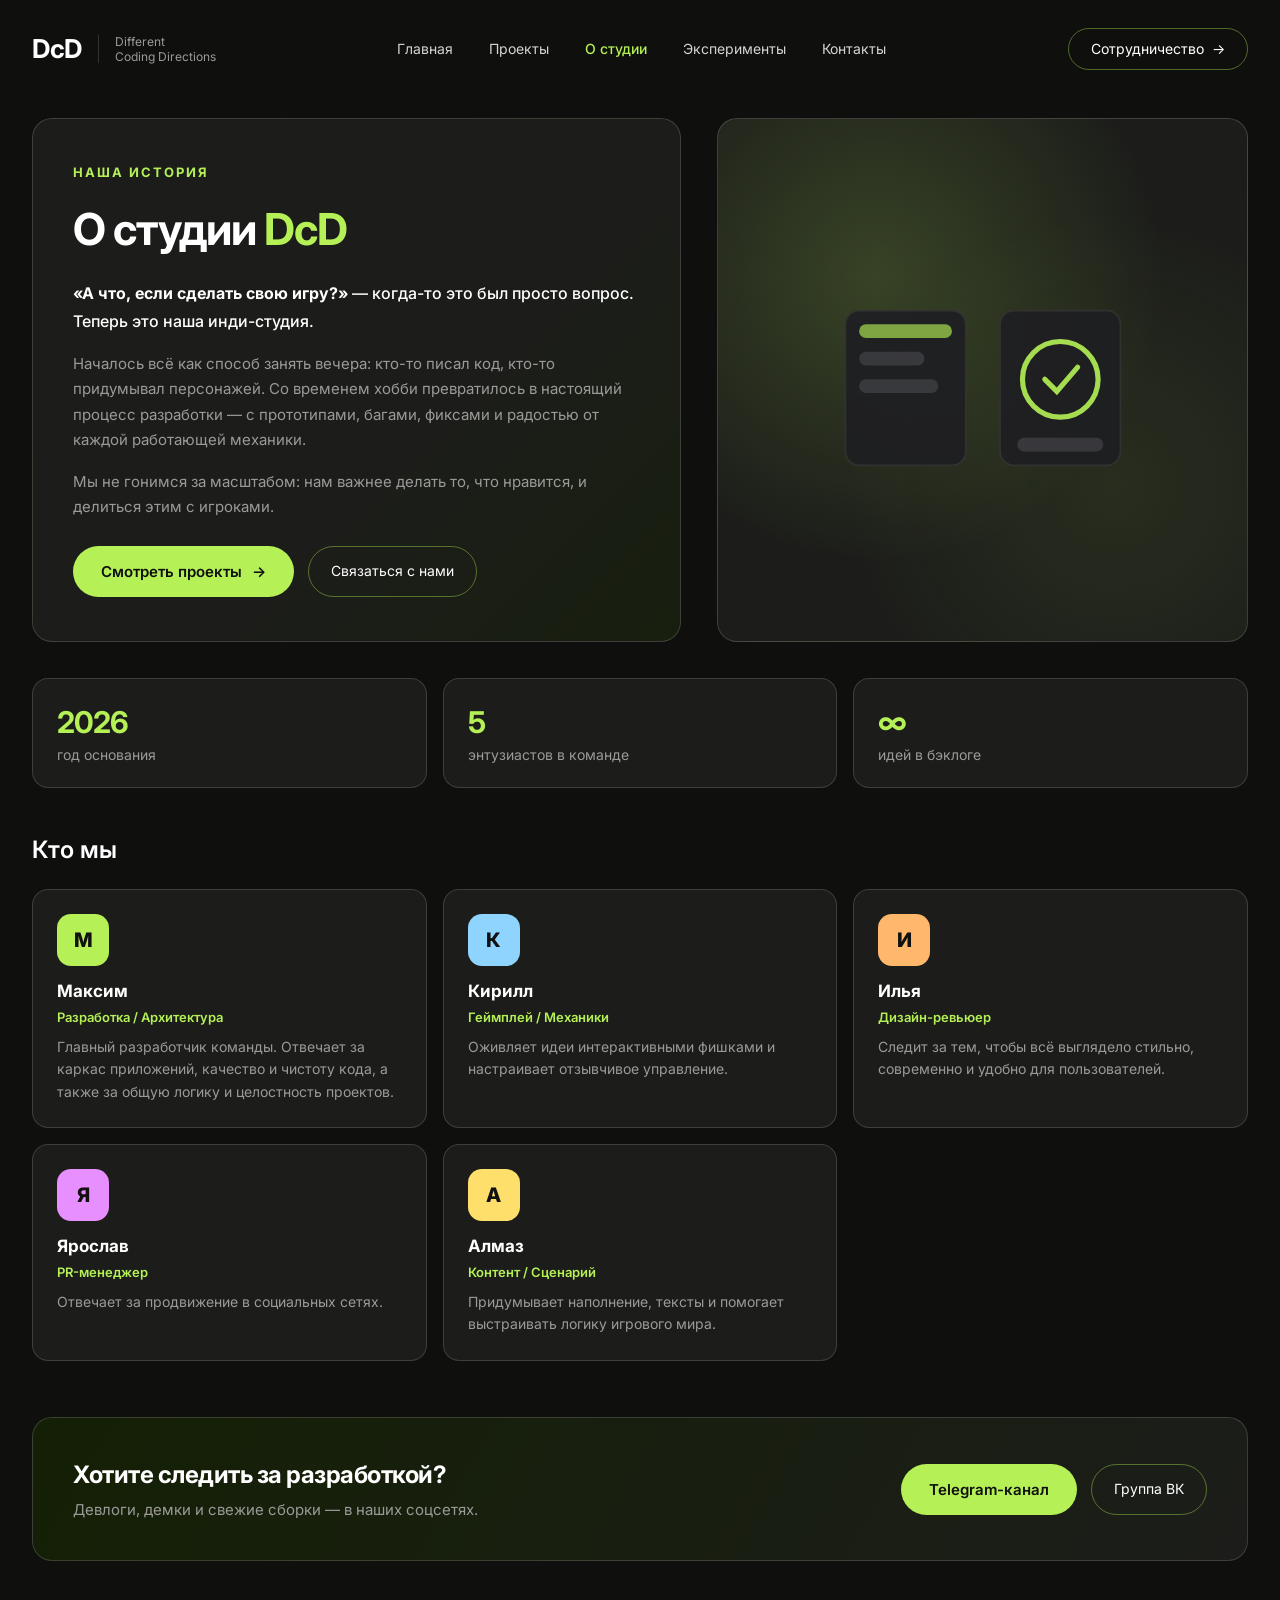
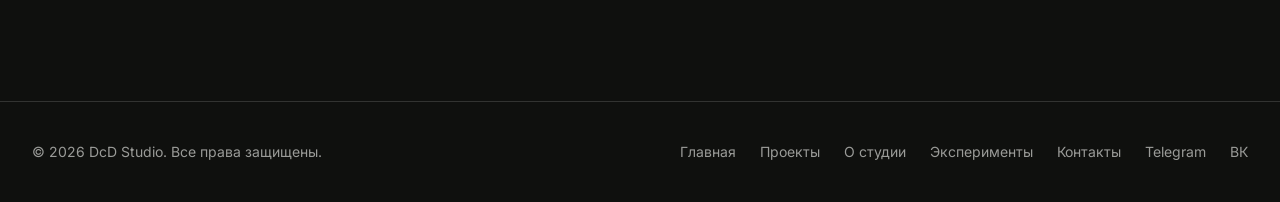
==== commit 6fb558cd: "Add files via upload" ====
--- a/pages/about.html
+++ b/pages/about.html
@@ -23,21 +23,15 @@
 
         <nav class="nav">
           <a href="../index.html" class="nav-link">Главная</a>
-          <a href="projects.html" class="nav-link">Проекты</a>
-          <a href="about.html" class="nav-link active">О студии</a>
-          <a href="experiments.html" class="nav-link">Эксперименты</a>
-          <a href="contacts.html" class="nav-link">Контакты</a>
+          <a href="../pages/projects.html" class="nav-link">Проекты</a>
+          <a href="../pages/about.html" class="nav-link active">О студии</a>
+          <a href="../pages/experiments.html" class="nav-link">Эксперименты</a>
+          <a href="../pages/contacts.html" class="nav-link">Контакты</a>
         </nav>
 
         <div class="header-actions">
-          <a href="contacts.html" class="btn-outline desktop-only">
-            Сотрудничество <span>→</span>
-          </a>
-          <button class="burger-btn" id="burgerBtn" aria-label="Открыть меню">
-            <span></span>
-            <span></span>
-            <span></span>
-          </button>
+          <a href="../pages/contacts.html" class="btn-outline desktop-only">Сотрудничество <span>→</span></a>
+          <button class="burger-btn" id="burgerBtn" aria-label="Открыть меню"><span></span><span></span><span></span></button>
         </div>
       </header>
 
@@ -45,13 +39,15 @@
       <div class="mobile-menu" id="mobileMenu">
         <nav class="mobile-nav">
           <a href="../index.html" class="mobile-link">Главная</a>
-          <a href="projects.html" class="mobile-link">Проекты</a>
-          <a href="about.html" class="mobile-link">О студии</a>
-          <a href="experiments.html" class="mobile-link">Эксперименты</a>
-          <a href="contacts.html" class="mobile-link">Контакты</a>
-          <a href="contacts.html" class="btn-lime mobile-cta">
-            Сотрудничество <span>→</span>
-          </a>
+          <a href="../pages/projects.html" class="mobile-link">Проекты</a>
+          <a href="../pages/about.html" class="mobile-link">О студии</a>
+          <a href="../pages/experiments.html" class="mobile-link">Эксперименты</a>
+          <a href="../pages/contacts.html" class="mobile-link">Контакты</a>
+          <a href="../pages/contacts.html" class="btn-lime mobile-cta">Сотрудничество <span>→</span></a>
+          <div class="mobile-social">
+            <a href="https://t.me/Dcd_S_tudio" target="_blank" rel="noopener">Telegram</a>
+            <a href="https://vk.ru/dsd_studio" target="_blank" rel="noopener">ВКонтакте</a>
+          </div>
         </nav>
       </div>
 
@@ -148,7 +144,7 @@
           </div>
           <div class="about-join-actions">
             <a href="https://t.me/Dcd_S_tudio" class="btn-lime" target="_blank">Telegram-канал</a>
-            <a href="https://vk.ru/DsDstudio" class="btn-outline" target="_blank">Группа ВК</a>
+            <a href="https://vk.ru/dsd_studio" class="btn-outline" target="_blank">Группа ВК</a>
           </div>
         </section>
 
@@ -162,10 +158,12 @@
       <p class="footer-copy">© 2026 DcD Studio. Все права защищены.</p>
       <div class="footer-links">
         <a href="../index.html" class="footer-link">Главная</a>
-        <a href="projects.html" class="footer-link">Проекты</a>
-        <a href="about.html" class="footer-link">О студии</a>
-        <a href="experiments.html" class="footer-link">Эксперименты</a>
-        <a href="contacts.html" class="footer-link">Контакты</a>
+        <a href="../pages/projects.html" class="footer-link">Проекты</a>
+        <a href="../pages/about.html" class="footer-link">О студии</a>
+        <a href="../pages/experiments.html" class="footer-link">Эксперименты</a>
+        <a href="../pages/contacts.html" class="footer-link">Контакты</a>
+        <a href="https://t.me/Dcd_S_tudio" class="footer-link" target="_blank" rel="noopener">Telegram</a>
+        <a href="https://vk.ru/dsd_studio" class="footer-link" target="_blank" rel="noopener">ВК</a>
       </div>
     </div>
   </footer>
--- a/css/style.css
+++ b/css/style.css
@@ -538,7 +538,8 @@
 /* --- СТИЛИ ДЕТАЛЬНОЙ СТРАНИЦЫ ПРОЕКТА --- */
 .project-detail-section {
   padding: 40px 0 80px;
-  max-width: 800px;
+  max-width: 820px;
+  margin: 0 auto; /* центрируем колонку проекта под шапкой */
 }
 
 .back-link {
@@ -1041,4 +1042,119 @@
   .footer-link {
     font-size: 15px;
   }
-}+}
+
+/* =====================================================
+   ДОПОЛНЕНИЯ v2: переходы, появление, куб, слайдер,
+   фильтры, девлог, соцссылки
+   ===================================================== */
+
+/* Плавный вход/выход страницы */
+body { animation: pageIn 0.45s ease both; }
+@keyframes pageIn { from { opacity: 0; } }
+body.page-leave { opacity: 0; transition: opacity 0.22s ease; }
+
+/* Появление блоков при скролле (скрываем только если JS работает) */
+[data-reveal] {
+  transition: opacity 0.7s ease var(--d, 0s), transform 0.7s cubic-bezier(0.2, 0.7, 0.2, 1) var(--d, 0s);
+}
+.js [data-reveal]:not(.is-in) {
+  opacity: 0;
+  transform: translateY(28px);
+}
+
+/* Куб: наклон за курсором (парение остаётся на самой картинке) */
+.hero-tilt {
+  transform: perspective(900px) rotateX(var(--rx, 0deg)) rotateY(var(--ry, 0deg));
+  transition: transform 0.2s ease-out;
+  will-change: transform;
+}
+
+/* Слайдер направлений */
+.cards-grid {
+  display: flex;
+  gap: 20px;
+  overflow-x: auto;
+  scroll-snap-type: x mandatory;
+  scrollbar-width: none;
+  padding: 6px 0;
+  margin: -6px 0;
+  cursor: grab;
+}
+.cards-grid::-webkit-scrollbar { display: none; }
+.cards-grid.dragging { scroll-snap-type: none; cursor: grabbing; user-select: none; }
+.cards-grid .card { flex: 0 0 calc((100% - 40px) / 3); scroll-snap-align: start; }
+.arrow-btn:disabled { opacity: 0.35; pointer-events: none; }
+
+/* Теги и фильтры */
+.filter-bar { display: flex; flex-wrap: wrap; gap: 10px; margin-bottom: 28px; }
+.chip {
+  background: transparent;
+  border: 1px solid var(--border-color);
+  color: var(--text-muted);
+  padding: 8px 16px;
+  border-radius: 999px;
+  font: 500 13px 'Inter', sans-serif;
+  cursor: pointer;
+  transition: color 0.2s, border-color 0.2s, background-color 0.2s;
+}
+.chip:hover { color: var(--text-main); border-color: rgba(180, 240, 86, 0.5); }
+.chip.active { background: var(--accent-lime); color: #0f100e; border-color: var(--accent-lime); }
+.chip:focus-visible, .arrow-btn:focus-visible, .burger-btn:focus-visible { outline: 2px solid var(--accent-lime); outline-offset: 3px; }
+.project-card[hidden], .devlog-entry[hidden] { display: none; }
+.filter-empty { color: var(--text-muted); padding: 30px 0; }
+.card-tags { display: flex; flex-wrap: wrap; gap: 6px; margin-bottom: 18px; }
+.tag { font-size: 12px; color: var(--text-muted); border: 1px solid var(--border-color); border-radius: 999px; padding: 3px 10px; }
+
+/* Девлог */
+.devlog-list { position: relative; max-width: 820px; padding-left: 34px; display: flex; flex-direction: column; gap: 22px; margin-bottom: 20px; }
+.devlog-list::before { content: ''; position: absolute; left: 7px; top: 8px; bottom: 8px; width: 1px; background: var(--border-color); }
+.devlog-entry { position: relative; background: var(--card-bg); border: 1px solid rgba(255, 255, 255, 0.08); border-radius: 18px; padding: 28px 30px; }
+.devlog-entry::before {
+  content: ''; position: absolute; left: -34px; top: 32px; width: 15px; height: 15px; border-radius: 50%;
+  background: var(--bg-dark); border: 2px solid var(--accent-lime); box-shadow: 0 0 10px rgba(180, 240, 86, 0.5);
+}
+.devlog-meta { font-size: 13px; color: var(--accent-lime); font-weight: 600; margin-bottom: 8px; }
+.devlog-entry h2 { font-size: 22px; letter-spacing: -0.4px; margin-bottom: 10px; }
+.devlog-entry p { color: var(--text-muted); font-size: 15px; line-height: 1.65; margin-bottom: 14px; }
+.devlog-shot { border-radius: 12px; overflow: hidden; height: 200px; margin: 6px 0 16px; border: 1px solid var(--border-color); }
+.devlog-shot img { width: 100%; height: 100%; object-fit: cover; }
+
+/* Исправления: стили, которых не хватало */
+.modal-badge {
+  display: inline-flex; align-items: center; gap: 8px; padding: 6px 14px;
+  background: rgba(180, 240, 86, 0.1); border: 1px solid rgba(180, 240, 86, 0.3);
+  border-radius: 999px; color: var(--accent-lime); font-size: 13px; font-weight: 500; margin-bottom: 18px;
+}
+.project-detail-header { margin-bottom: 10px; }
+.project-detail-actions { display: flex; flex-wrap: wrap; gap: 14px; margin-top: 40px; }
+.img-missing { display: none; }
+.project-img-wrap, .gallery-big-item { background: linear-gradient(135deg, #1c2410, #0f100e); }
+.social-banner { margin-top: 56px; }
+.mobile-social { display: flex; gap: 24px; margin-top: 8px; color: var(--text-muted); font-size: 15px; }
+
+@media (max-width: 1024px) {
+  .cards-grid .card { flex-basis: calc((100% - 20px) / 2); }
+}
+@media (max-width: 768px) {
+  .cards-grid .card { flex-basis: 82%; }
+  .slider-controls { display: flex; }
+  .arrow-btn { display: none; }
+  .devlog-list { padding-left: 26px; }
+  .devlog-entry { padding: 22px 20px; }
+  .devlog-entry::before { left: -26px; }
+  .project-detail-actions .btn-lime, .project-detail-actions .btn-outline { width: 100%; justify-content: center; }
+}
+
+/* Уважаем настройку «уменьшить анимацию» */
+@media (prefers-reduced-motion: reduce) {
+  body { animation: none; }
+  .hero-img { animation: none; }
+  html { scroll-behavior: auto; }
+}
+
+/* Журнал разработки внутри страницы проекта */
+.project-log { margin-top: 48px; }
+.project-log .section-title { margin-bottom: 24px; }
+.devlog-entry h3 { font-size: 20px; letter-spacing: -0.3px; margin-bottom: 10px; }
+.devlog-entry p:last-child { margin-bottom: 0; }
